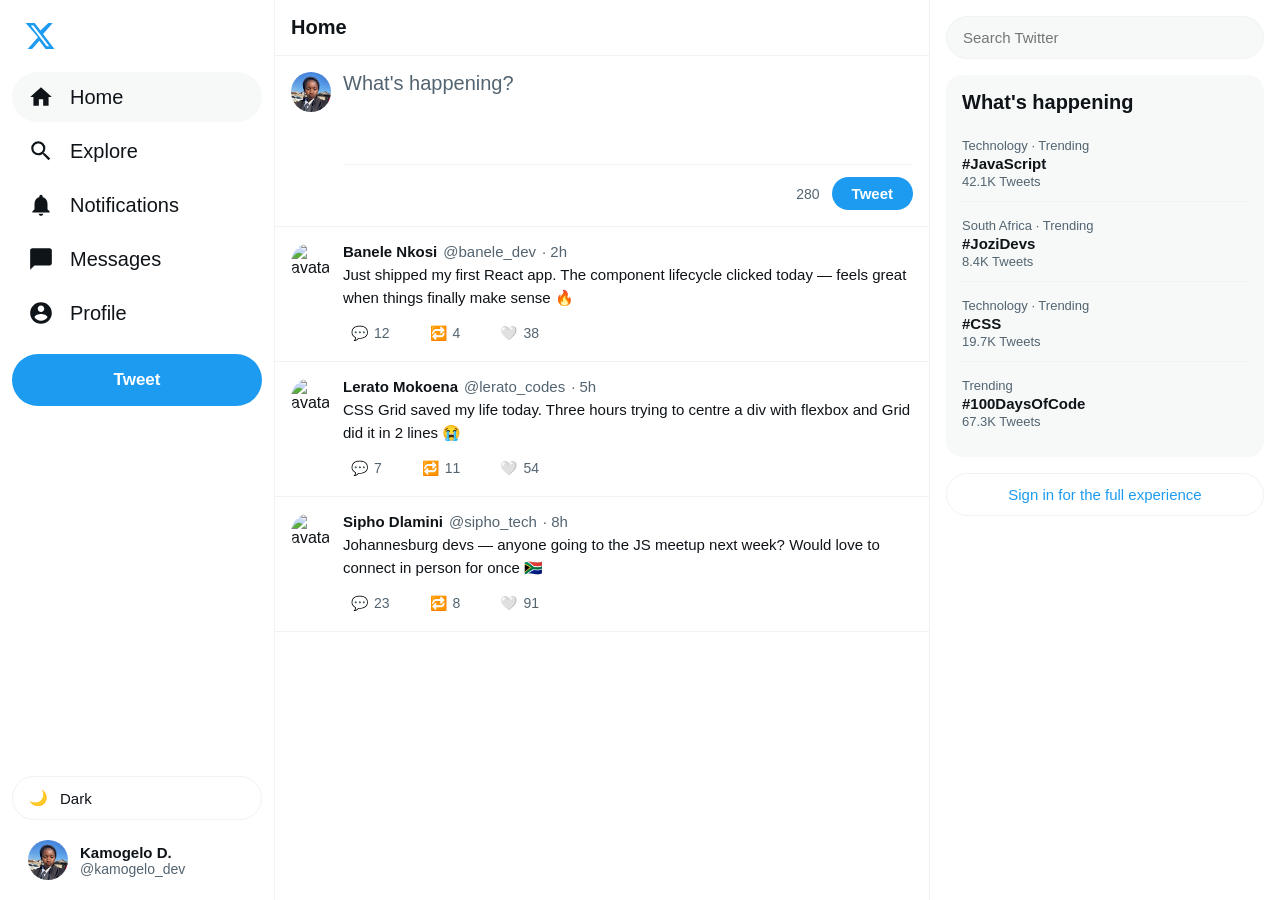
==== index.html @ f86ce7b7 "first commit" ====
<!DOCTYPE html>
<html lang="en" data-theme="light">
<head>
  <meta charset="UTF-8" />
  <meta name="viewport" content="width=device-width, initial-scale=1.0"/>
  <title>Twitter Clone</title>
  <link rel="stylesheet" href="styles.css" />
  <link rel="stylesheet" href="darkmode.css" />
</head>
<body>
  <div class="app-grid">

    <!-- LEFT SIDEBAR -->
    <aside class="sidebar">
      <div class="sidebar-logo">
        <svg viewBox="0 0 24 24" fill="currentColor" width="32" height="32">
          <path d="M18.244 2.25h3.308l-7.227 8.26 8.502 11.24H16.17l-4.714-6.231-5.401 6.231H2.748l7.73-8.835L1.254 2.25H8.08l4.261 5.633 5.902-5.633Zm-1.161 17.52h1.833L7.084 4.126H5.117z"/>
        </svg>
      </div>
      <nav class="sidebar-nav">
        <a href="index.html" class="nav-item active">
          <svg viewBox="0 0 24 24" fill="currentColor" width="26" height="26"><path d="M10 20v-6h4v6h5v-8h3L12 3 2 12h3v8z"/></svg>
          <span>Home</span>
        </a>
        <a href="explore.html" class="nav-item">
          <svg viewBox="0 0 24 24" fill="currentColor" width="26" height="26"><path d="M15.5 14h-.79l-.28-.27A6.471 6.471 0 0 0 16 9.5 6.5 6.5 0 1 0 9.5 16c1.61 0 3.09-.59 4.23-1.57l.27.28v.79l5 4.99L20.49 19l-4.99-5zm-6 0C7.01 14 5 11.99 5 9.5S7.01 5 9.5 5 14 7.01 14 9.5 11.99 14 9.5 14z"/></svg>
          <span>Explore</span>
        </a>
        <a href="#" class="nav-item">
          <svg viewBox="0 0 24 24" fill="currentColor" width="26" height="26"><path d="M12 22c1.1 0 2-.9 2-2h-4c0 1.1.9 2 2 2zm6-6v-5c0-3.07-1.64-5.64-4.5-6.32V4c0-.83-.67-1.5-1.5-1.5s-1.5.67-1.5 1.5v.68C7.63 5.36 6 7.92 6 11v5l-2 2v1h16v-1l-2-2z"/></svg>
          <span>Notifications</span>
        </a>
        <a href="#" class="nav-item">
          <svg viewBox="0 0 24 24" fill="currentColor" width="26" height="26"><path d="M20 2H4c-1.1 0-2 .9-2 2v18l4-4h14c1.1 0 2-.9 2-2V4c0-1.1-.9-2-2-2z"/></svg>
          <span>Messages</span>
        </a>
        <a href="#" class="nav-item">
          <svg viewBox="0 0 24 24" fill="currentColor" width="26" height="26"><path d="M12 2C6.48 2 2 6.48 2 12s4.48 10 10 10 10-4.48 10-10S17.52 2 12 2zm0 3c1.66 0 3 1.34 3 3s-1.34 3-3 3-3-1.34-3-3 1.34-3 3-3zm0 14.2c-2.5 0-4.71-1.28-6-3.22.03-1.99 4-3.08 6-3.08 1.99 0 5.97 1.09 6 3.08-1.29 1.94-3.5 3.22-6 3.22z"/></svg>
          <span>Profile</span>
        </a>
      </nav>
      <button class="tweet-btn" onclick="openTweetBox()">Tweet</button>

      <!-- Dark mode toggle (YOUR manual feature) -->
      <button class="dark-toggle" id="darkToggle" onclick="toggleDark()">
        <span id="darkIcon">🌙</span>
        <span id="darkLabel">Dark</span>
      </button>

      <div class="sidebar-profile">
        <img src="./assets/IMG-20260607-WA0019.jpg" alt="avatar" class="avatar"/>
        <div class="profile-info">
          <span class="profile-name">Kamogelo D.</span>
          <span class="profile-handle">@kamogelo_dev</span>
        </div>
      </div>
    </aside>

    <!-- Timeline -->
    <main class="feed">
      <header class="feed-header">
        <h1>Home</h1>
      </header>

      <!-- Tweet compose box -->
      <div class="compose-box">
        <img src="./assets/IMG-20260607-WA0019.jpg" alt="avatar" class="avatar"/>
        <div class="compose-inner">
          <textarea id="tweetInput" placeholder="What's happening?" maxlength="280"></textarea>
          <div class="compose-actions">
            <span id="charCount" class="char-count">280</span>
            <button class="post-btn" onclick="postTweet()">Tweet</button>
          </div>
        </div>
      </div>

      <!-- Timeline feed -->
      <div id="timeline">

        <article class="tweet-card">
          <img src="https://i.pravatar.cc/40?img=5" alt="avatar" class="avatar"/>
          <div class="tweet-body">
            <div class="tweet-meta">
              <span class="tweet-name">Banele Nkosi</span>
              <span class="tweet-handle">@banele_dev</span>
              <span class="tweet-time">· 2h</span>
            </div>
            <p class="tweet-text">Just shipped my first React app. The component lifecycle clicked today — feels great when things finally make sense 🔥</p>
            <div class="tweet-actions">
              <button class="action-btn">💬 <span>12</span></button>
              <button class="action-btn retweet">🔁 <span>4</span></button>
              <button class="action-btn like" onclick="likeToggle(this)">🤍 <span>38</span></button>
            </div>
          </div>
        </article>

        <article class="tweet-card">
          <img src="https://encrypted-tbn2.gstatic.com/shopping?q=tbn:ANd9GcQLgwTw54VsNQJD5jGqjQfhOHWAeSsxftz_PqK4TyWDM7qNSRmiHFiMT_RKJHDRrBt_xbFl1-f6kxgF2V51AFlFHpdKK4tqjFCs2P-DTEIKG7Mz7uReTpmMXJ_oxrnUJNXPsnCHPKL0&usqp=CAc" alt="avatar" class="avatar"/>
          <div class="tweet-body">
            <div class="tweet-meta">
              <span class="tweet-name">Lerato Mokoena</span>
              <span class="tweet-handle">@lerato_codes</span>
              <span class="tweet-time">· 5h</span>
            </div>
            <p class="tweet-text">CSS Grid saved my life today. Three hours trying to centre a div with flexbox and Grid did it in 2 lines 😭</p>
            <div class="tweet-actions">
              <button class="action-btn">💬 <span>7</span></button>
              <button class="action-btn retweet">🔁 <span>11</span></button>
              <button class="action-btn like" onclick="likeToggle(this)">🤍 <span>54</span></button>
            </div>
          </div>
        </article>

        <article class="tweet-card">
          <img src="https://i.pravatar.cc/40?img=15" alt="avatar" class="avatar"/>
          <div class="tweet-body">
            <div class="tweet-meta">
              <span class="tweet-name">Sipho Dlamini</span>
              <span class="tweet-handle">@sipho_tech</span>
              <span class="tweet-time">· 8h</span>
            </div>
            <p class="tweet-text">Johannesburg devs — anyone going to the JS meetup next week? Would love to connect in person for once 🇿🇦</p>
            <div class="tweet-actions">
              <button class="action-btn">💬 <span>23</span></button>
              <button class="action-btn retweet">🔁 <span>8</span></button>
              <button class="action-btn like" onclick="likeToggle(this)">🤍 <span>91</span></button>
            </div>
          </div>
        </article>

      </div>
    </main>

    <!-- RIGHT PANEL -->
    <aside class="right-panel">
      <div class="search-box">
        <input type="text" placeholder="Search Twitter" />
      </div>
      <div class="trending-box">
        <h2>What's happening</h2>
        <div class="trend-item">
          <span class="trend-category">Technology · Trending</span>
          <span class="trend-tag">#JavaScript</span>
          <span class="trend-count">42.1K Tweets</span>
        </div>
        <div class="trend-item">
          <span class="trend-category">South Africa · Trending</span>
          <span class="trend-tag">#JoziDevs</span>
          <span class="trend-count">8.4K Tweets</span>
        </div>
        <div class="trend-item">
          <span class="trend-category">Technology · Trending</span>
          <span class="trend-tag">#CSS</span>
          <span class="trend-count">19.7K Tweets</span>
        </div>
        <div class="trend-item">
          <span class="trend-category">Trending</span>
          <span class="trend-tag">#100DaysOfCode</span>
          <span class="trend-count">67.3K Tweets</span>
        </div>
      </div>
      <a href="login.html" class="login-link">Sign in for the full experience</a>
    </aside>

  </div>

  <script src="darkmode.js"></script>
  <script src="tweet.js"></script>
</body>
</html>
---- styles.css ----
*, *::before, *::after {
  box-sizing: border-box;
  margin: 0;
  padding: 0;
}

body {
  font-family: -apple-system, BlinkMacSystemFont, 'Segoe UI', Roboto, sans-serif;
  background-color: var(--bg-primary);
  color: var(--text-primary);
  min-height: 100vh;
}

/* ── Layout ── */
.app-grid {
  display: grid;
  grid-template-columns: 275px 1fr 350px;
  max-width: 1300px;
  margin: 0 auto;
  min-height: 100vh;
}

/* ── Sidebar ── */
.sidebar {
  position: sticky;
  top: 0;
  height: 100vh;
  padding: 8px 12px;
  display: flex;
  flex-direction: column;
  border-right: 1px solid var(--border);
}

.sidebar-logo {
  padding: 12px;
  margin-bottom: 4px;
  color: var(--accent);
}

.sidebar-nav {
  display: flex;
  flex-direction: column;
  gap: 4px;
}

.nav-item {
  display: flex;
  align-items: center;
  gap: 16px;
  padding: 12px 16px;
  border-radius: 9999px;
  text-decoration: none;
  color: var(--text-primary);
  font-size: 20px;
  font-weight: 400;
  transition: background 0.2s;
}

.nav-item:hover,
.nav-item.active {
  background-color: var(--hover);
}

.nav-item svg {
  flex-shrink: 0;
}

/* ── Tweet button ── */
.tweet-btn {
  margin-top: 16px;
  padding: 16px;
  width: 100%;
  background-color: var(--accent);
  color: #fff;
  border: none;
  border-radius: 9999px;
  font-size: 17px;
  font-weight: 700;
  cursor: pointer;
  transition: background 0.2s;
}

.tweet-btn:hover {
  background-color: #1a8cd8;
}

/* ── Dark mode toggle ── */
.dark-toggle {
  margin-top: auto;
  display: flex;
  align-items: center;
  gap: 12px;
  padding: 12px 16px;
  border-radius: 9999px;
  border: 1px solid var(--border);
  background: transparent;
  color: var(--text-primary);
  font-size: 15px;
  cursor: pointer;
  transition: background 0.2s;
}

.dark-toggle:hover {
  background-color: var(--hover);
}

/* ── Sidebar profile ── */
.sidebar-profile {
  display: flex;
  align-items: center;
  gap: 12px;
  padding: 12px 16px;
  border-radius: 9999px;
  margin-top: 8px;
  cursor: pointer;
  transition: background 0.2s;
}

.sidebar-profile:hover {
  background-color: var(--hover);
}

.profile-info {
  display: flex;
  flex-direction: column;
}

.profile-name {
  font-weight: 700;
  font-size: 15px;
}

.profile-handle {
  font-size: 14px;
  color: var(--text-secondary);
}

/* ── Feed ── */
.feed {
  border-right: 1px solid var(--border);
  min-height: 100vh;
}

.feed-header {
  position: sticky;
  top: 0;
  padding: 16px;
  backdrop-filter: blur(12px);
  background-color: var(--bg-blur);
  border-bottom: 1px solid var(--border);
  z-index: 10;
}

.feed-header h1 {
  font-size: 20px;
  font-weight: 700;
}

/* ── Compose box ── */
.compose-box {
  display: flex;
  gap: 12px;
  padding: 16px;
  border-bottom: 1px solid var(--border);
}

.compose-inner {
  flex: 1;
  display: flex;
  flex-direction: column;
  gap: 12px;
}

.compose-inner textarea {
  width: 100%;
  min-height: 80px;
  background: transparent;
  border: none;
  outline: none;
  resize: none;
  font-size: 20px;
  color: var(--text-primary);
  font-family: inherit;
}

.compose-inner textarea::placeholder {
  color: var(--text-secondary);
}

.compose-actions {
  display: flex;
  align-items: center;
  justify-content: flex-end;
  gap: 12px;
  border-top: 1px solid var(--border);
  padding-top: 12px;
}

.char-count {
  font-size: 14px;
  color: var(--text-secondary);
}

.post-btn {
  padding: 8px 20px;
  background-color: var(--accent);
  color: #fff;
  border: none;
  border-radius: 9999px;
  font-size: 15px;
  font-weight: 700;
  cursor: pointer;
  transition: background 0.2s;
}

.post-btn:hover {
  background-color: #1a8cd8;
}

/* ── Tweet cards ── */
.tweet-card {
  display: flex;
  gap: 12px;
  padding: 16px;
  border-bottom: 1px solid var(--border);
  transition: background 0.2s;
  cursor: pointer;
}

.tweet-card:hover {
  background-color: var(--hover);
}

.tweet-body {
  flex: 1;
}

.tweet-meta {
  display: flex;
  align-items: center;
  gap: 6px;
  margin-bottom: 4px;
  flex-wrap: wrap;
}

.tweet-name {
  font-weight: 700;
  font-size: 15px;
}

.tweet-handle,
.tweet-time {
  color: var(--text-secondary);
  font-size: 15px;
}

.tweet-text {
  font-size: 15px;
  line-height: 1.5;
  margin-bottom: 12px;
}

.tweet-actions {
  display: flex;
  gap: 24px;
}

.action-btn {
  background: none;
  border: none;
  color: var(--text-secondary);
  font-size: 14px;
  cursor: pointer;
  display: flex;
  align-items: center;
  gap: 6px;
  padding: 4px 8px;
  border-radius: 9999px;
  transition: background 0.2s, color 0.2s;
}

.action-btn:hover {
  background-color: var(--hover);
  color: var(--accent);
}

.action-btn.liked {
  color: #f91880;
}

/* ── Avatar ── */
.avatar {
  width: 40px;
  height: 40px;
  border-radius: 50%;
  object-fit: cover;
  flex-shrink: 0;
}

/* ── Right panel ── */
.right-panel {
  padding: 16px;
  display: flex;
  flex-direction: column;
  gap: 16px;
}

.search-box input {
  width: 100%;
  padding: 12px 16px;
  border-radius: 9999px;
  border: 1px solid var(--border);
  background-color: var(--bg-secondary);
  color: var(--text-primary);
  font-size: 15px;
  outline: none;
}

.search-box input:focus {
  border-color: var(--accent);
  background-color: var(--bg-primary);
}

.trending-box {
  background-color: var(--bg-secondary);
  border-radius: 16px;
  padding: 16px;
  display: flex;
  flex-direction: column;
  gap: 4px;
}

.trending-box h2 {
  font-size: 20px;
  font-weight: 700;
  margin-bottom: 8px;
}

.trend-item {
  display: flex;
  flex-direction: column;
  gap: 2px;
  padding: 12px 0;
  border-bottom: 1px solid var(--border);
  cursor: pointer;
  transition: background 0.15s;
}

.trend-item:last-child {
  border-bottom: none;
}

.trend-category {
  font-size: 13px;
  color: var(--text-secondary);
}

.trend-tag {
  font-size: 15px;
  font-weight: 700;
}

.trend-count {
  font-size: 13px;
  color: var(--text-secondary);
}

.login-link {
  display: block;
  text-align: center;
  color: var(--accent);
  text-decoration: none;
  font-size: 15px;
  padding: 12px;
  border: 1px solid var(--border);
  border-radius: 9999px;
  transition: background 0.2s;
}

.login-link:hover {
  background-color: var(--hover);
}

/* ── Responsive ── */
@media (max-width: 1100px) {
  .app-grid {
    grid-template-columns: 88px 1fr 350px;
  }
  .nav-item span,
  .tweet-btn,
  .dark-toggle span,
  .profile-info {
    display: none;
  }
  .tweet-btn {
    width: 50px;
    height: 50px;
    padding: 0;
    border-radius: 50%;
  }
  .tweet-btn::after {
    content: '+';
    font-size: 24px;
    display: block;
  }
}

@media (max-width: 768px) {
  .app-grid {
    grid-template-columns: 1fr;
  }
  .sidebar {
    position: fixed;
    bottom: 0;
    top: auto;
    left: 0;
    right: 0;
    height: 60px;
    flex-direction: row;
    align-items: center;
    justify-content: space-around;
    border-right: none;
    border-top: 1px solid var(--border);
    background-color: var(--bg-primary);
    z-index: 100;
    padding: 0 16px;
  }
  .sidebar-logo,
  .sidebar-profile,
  .dark-toggle,
  .tweet-btn {
    display: none;
  }
  .sidebar-nav {
    flex-direction: row;
    gap: 0;
    width: 100%;
    justify-content: space-around;
  }
  .nav-item span {
    display: none;
  }
  .right-panel {
    display: none;
  }
  .feed {
    padding-bottom: 70px;
  }
}
---- darkmode.css ----
/* Light mode (default) */
[data-theme="light"] {
  --bg-primary:   #ffffff;
  --bg-secondary: #f7f9f9;
  --bg-blur:      rgba(255, 255, 255, 0.85);
  --text-primary: #0f1419;
  --text-secondary: #536471;
  --border:       #eff3f4;
  --hover:        #f7f9f9;
  --accent:       #1d9bf0;
}

/* Dark mode */
[data-theme="dark"] {
  --bg-primary:   #15202b;
  --bg-secondary: #1e2732;
  --bg-blur:      rgba(21, 32, 43, 0.85);
  --text-primary: #e7e9ea;
  --text-secondary: #8b98a5;
  --border:       #38444d;
  --hover:        #1e2732;
  --accent:       #1d9bf0;
}
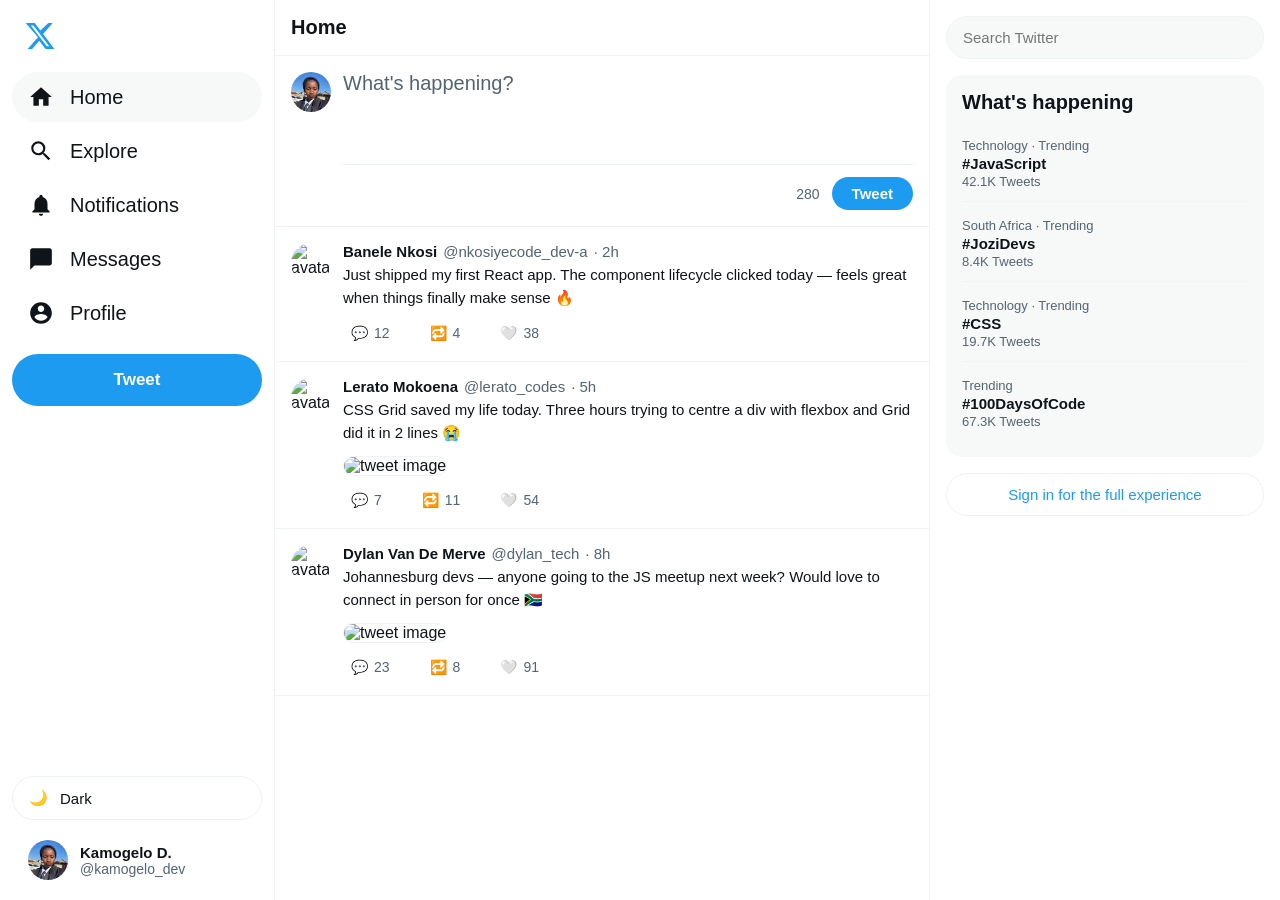
==== commit d5208a89: "added a few pictures to the tweets and changed the avatars of the users to make it more realistic." ====
--- a/index.html
+++ b/index.html
@@ -78,11 +78,11 @@
       <div id="timeline">
 
         <article class="tweet-card">
-          <img src="https://i.pravatar.cc/40?img=5" alt="avatar" class="avatar"/>
+          <img src="https://encrypted-tbn0.gstatic.com/images?q=tbn:ANd9GcTPSxpBcxrsuzFK-toXOLVVnTXzFqTskIq_PmFHp4VMFA&s=10" alt="avatar" class="avatar"/>
           <div class="tweet-body">
             <div class="tweet-meta">
               <span class="tweet-name">Banele Nkosi</span>
-              <span class="tweet-handle">@banele_dev</span>
+              <span class="tweet-handle">@nkosiyecode_dev-a</span>
               <span class="tweet-time">· 2h</span>
             </div>
             <p class="tweet-text">Just shipped my first React app. The component lifecycle clicked today — feels great when things finally make sense 🔥</p>
@@ -103,6 +103,7 @@
               <span class="tweet-time">· 5h</span>
             </div>
             <p class="tweet-text">CSS Grid saved my life today. Three hours trying to centre a div with flexbox and Grid did it in 2 lines 😭</p>
+              <img src="https://encrypted-tbn0.gstatic.com/images?q=tbn:ANd9GcTCmSmH4CtQKcEiEDM3ZIpfaFH0VCYlC1uwe61leG6Z4Q&s=10" alt="tweet image" class="tweet-image"/>
             <div class="tweet-actions">
               <button class="action-btn">💬 <span>7</span></button>
               <button class="action-btn retweet">🔁 <span>11</span></button>
@@ -115,11 +116,12 @@
           <img src="https://i.pravatar.cc/40?img=15" alt="avatar" class="avatar"/>
           <div class="tweet-body">
             <div class="tweet-meta">
-              <span class="tweet-name">Sipho Dlamini</span>
-              <span class="tweet-handle">@sipho_tech</span>
+              <span class="tweet-name">Dylan Van De Merve</span>
+              <span class="tweet-handle">@dylan_tech</span>
               <span class="tweet-time">· 8h</span>
             </div>
             <p class="tweet-text">Johannesburg devs — anyone going to the JS meetup next week? Would love to connect in person for once 🇿🇦</p>
+              <img src="https://encrypted-tbn0.gstatic.com/images?q=tbn:ANd9GcRtu0fm-5wDoh3p0MierhQ7EH5OL5aP09hy0pk5h3UkrA&s=10" alt="tweet image" class="tweet-image"/>
             <div class="tweet-actions">
               <button class="action-btn">💬 <span>23</span></button>
               <button class="action-btn retweet">🔁 <span>8</span></button>
--- a/styles.css
+++ b/styles.css
@@ -263,6 +263,15 @@
 .tweet-actions {
   display: flex;
   gap: 24px;
+}
+
+.tweet-image {
+  width: 100%;
+  max-height: 300px;
+  object-fit: cover;
+  border-radius: 16px;
+  margin-bottom: 12px;
+  border: 1px solid var(--border);
 }
 
 .action-btn {
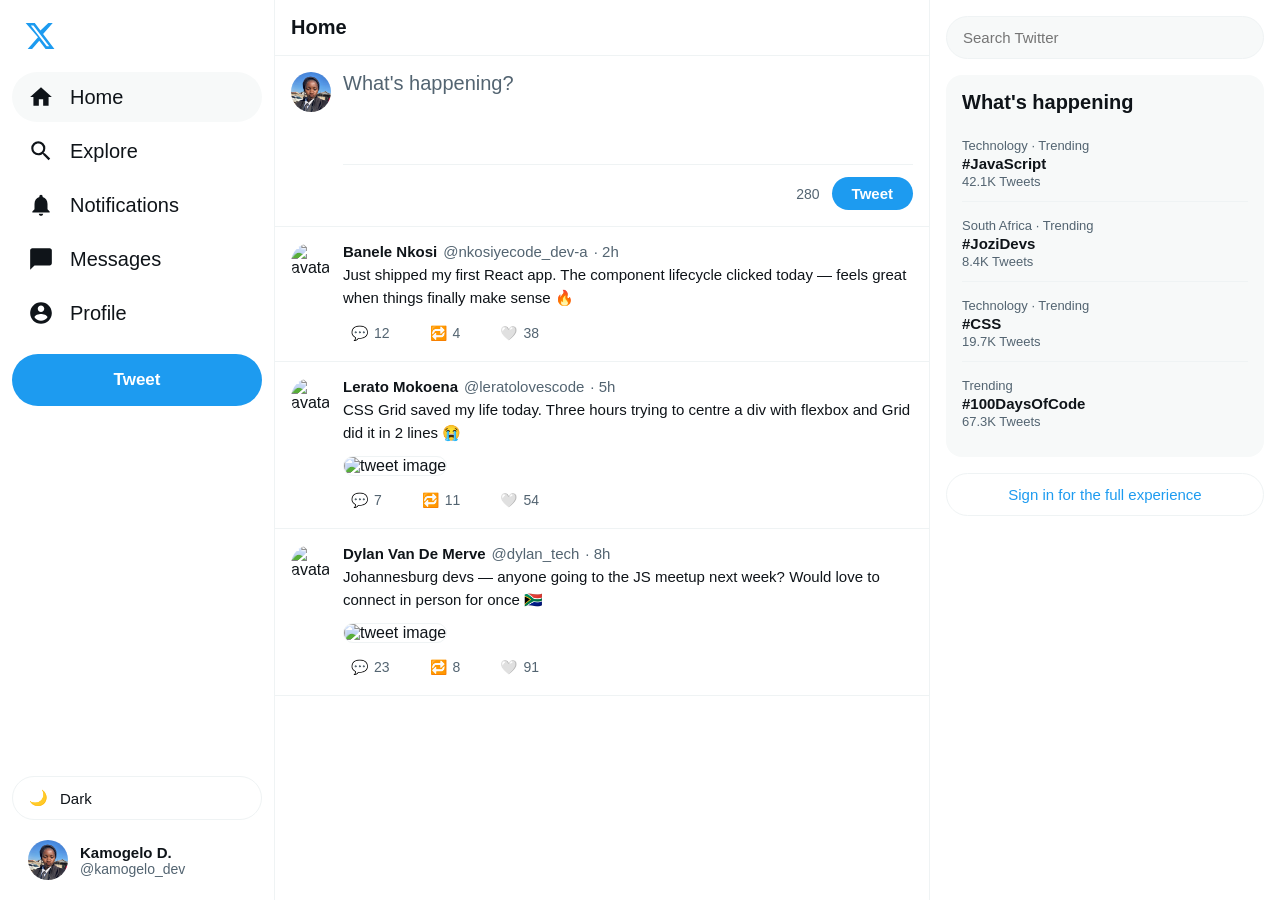
==== commit a173c291: "name changes" ====
--- a/index.html
+++ b/index.html
@@ -99,7 +99,7 @@
           <div class="tweet-body">
             <div class="tweet-meta">
               <span class="tweet-name">Lerato Mokoena</span>
-              <span class="tweet-handle">@lerato_codes</span>
+              <span class="tweet-handle">@leratolovescode</span>
               <span class="tweet-time">· 5h</span>
             </div>
             <p class="tweet-text">CSS Grid saved my life today. Three hours trying to centre a div with flexbox and Grid did it in 2 lines 😭</p>
